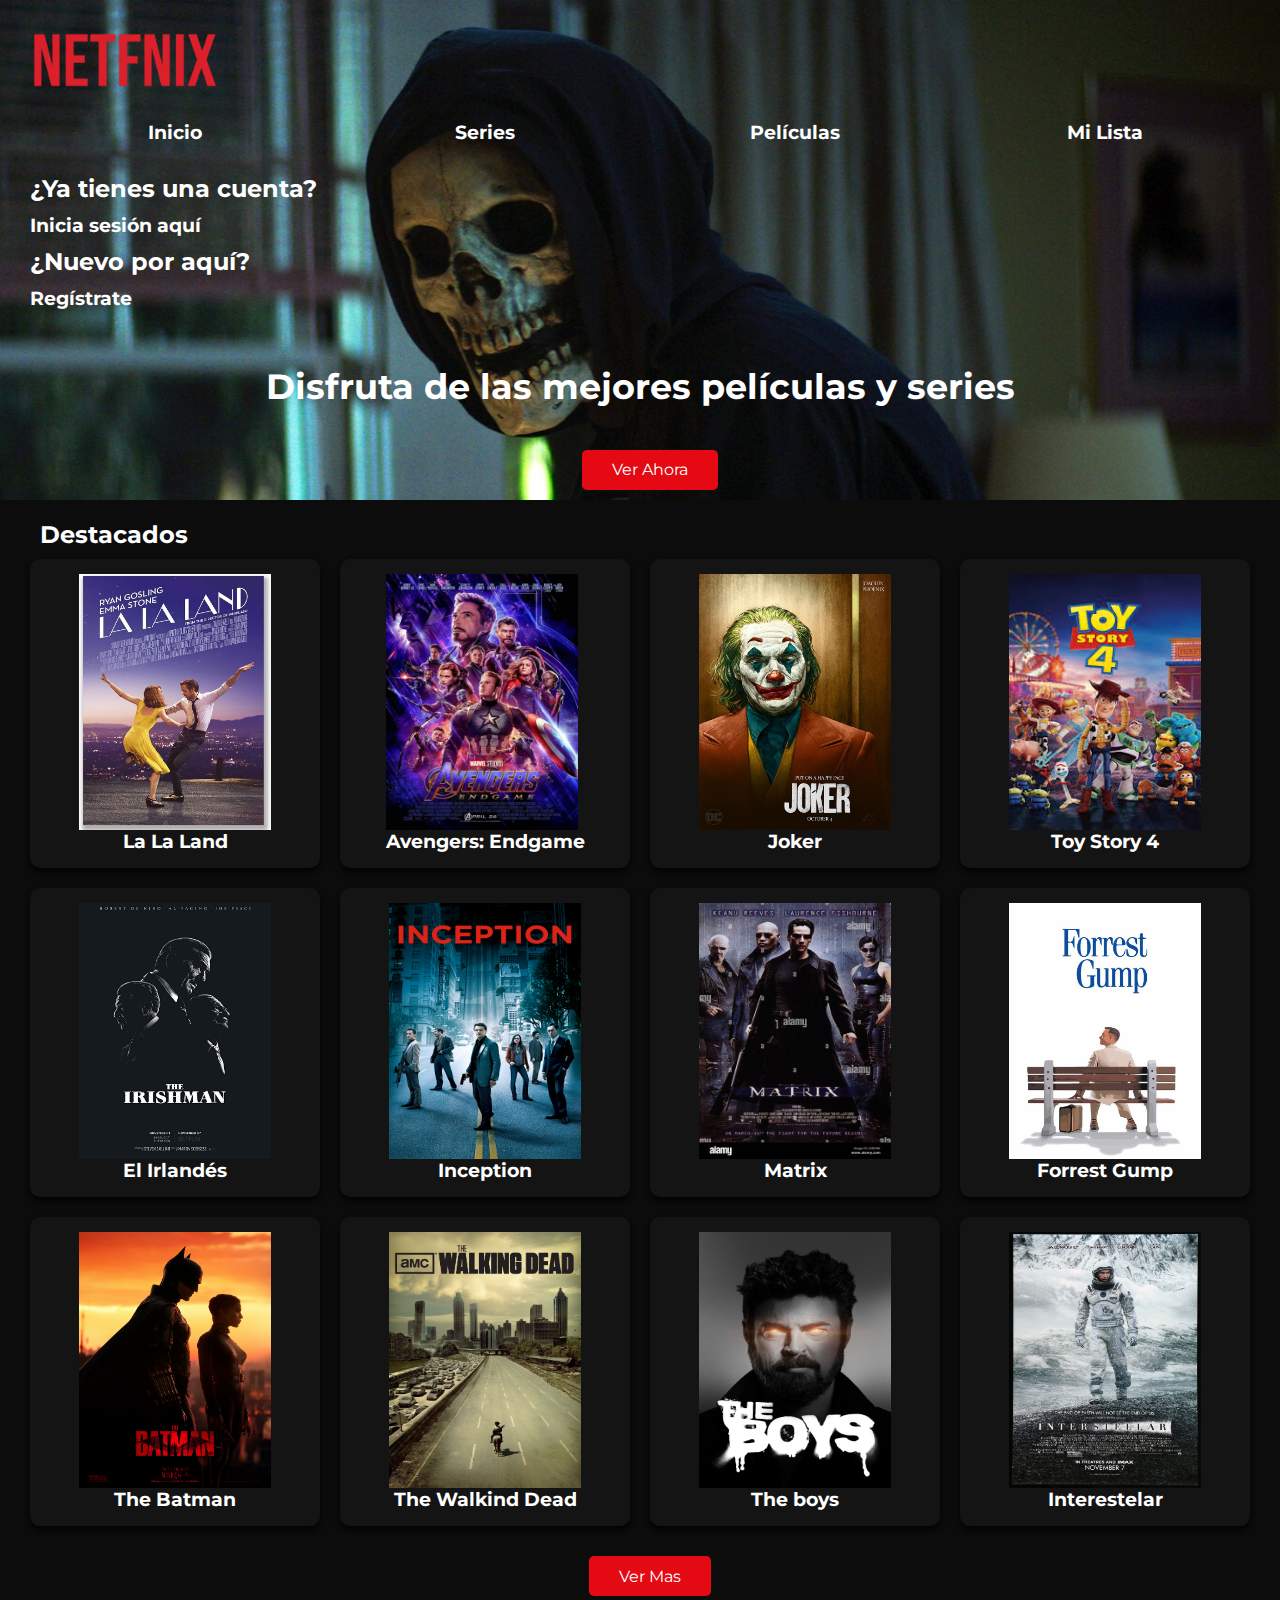
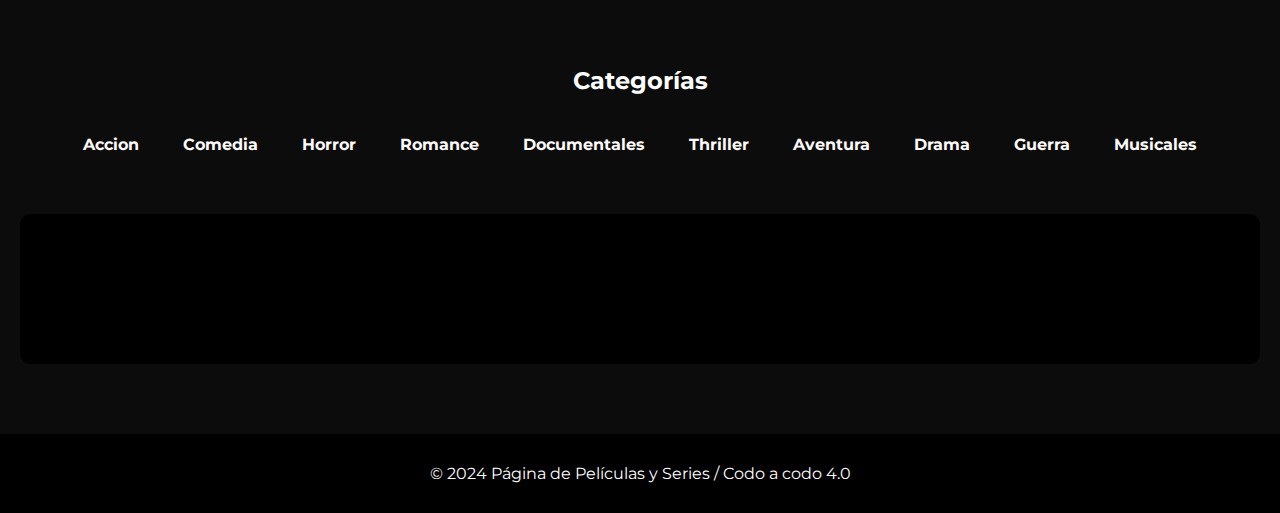
==== index.html @ 9f163d3d "ss" ====
<!DOCTYPE html>
<html lang="es">

<head>
  <meta charset="UTF-8">
  <meta name="viewport" content="width=device-width, initial-scale=1.0">
  <title>Página de Películas y Series</title>
  <link rel="stylesheet" href="./css/netfnix.css">
  <link rel="shortcut icon" href="./imagenes/1.jpg" type="image/x-icon">
  <link href="https://cdn.jsdelivr.net/npm/bootstrap@5.1.1/dist/css/bootstra
p.min.css" rel="stylesheet" integrity="sha384-F3w7mX95PdgyTmZZMECAngseQB83
DfGTowi0iMjiWaeVhAn4FJkqJByhZMI3AhiU" crossorigin="anonymous">
</head>

<body>
  <header>
    <div class="logo">
      <div class="cont">
        <img src="./imagenes/netflix/NETfNIX-15-4-2024_1.png" alt="img">
      </div>
      <ul class="menu">
        <li><a class="enlace" href="./registro.html">Inicio</a></li>
        <li><a class="enlace" href="./registro.html">Series</a></li>
        <li><a class="enlace" href="./registro.html">Películas</a></li>
        <li><a class="enlace" href="./registro.html">Mi Lista</a></li>
      </ul>
    </div>
    <div class="login-container">
      <div>
        <h2>¿Ya tienes una cuenta?</h2>
        <p class="login"><a class="enlace" href="./login1.html" target="_blank">Inicia sesión
            aquí</a></p>
      </div>
      <div>
        <h2>¿Nuevo por aquí?</h2>
        <p class="login"><a class="enlace" href="./registro.html" target="_blank">Regístrate</a></p>
      </div>
    </div>
    <div class="hero">
      <h1>Disfruta de las mejores películas y series</h1>
      <div class="boton">
        <a href="#" class="btn">Ver Ahora</a>
      </div>
    </div>
  </header>
  <main>
    <section class="contenido">
      <h2 class="destacados">Destacados</h2>
      <div class="peliculas">
        <div class="movie">
          <img src="/imagenes/netflix/La la land.jpg" alt="Póster de La La Land">
          <h3>La La Land</h3>
        </div>
        <div class="movie">
          <img src="./imagenes/netflix/advengers.jpg" alt="Póster de Avengers: Endgame">
          <h3>Avengers: Endgame</h3>
        </div>
        <div class="movie">
          <img src="./imagenes/netflix/Joker.jpg" alt="Póster de Joker">
          <h3>Joker</h3>
        </div>
        <div class="movie">
          <img src="./imagenes/netflix/Toystory4.jpg" alt="Póster de Toy Story 4">
          <h3>Toy Story 4</h3>
        </div>
        <div class="movie">
          <img src="./imagenes/netflix/ElIrlandes.jpg" alt="Póster de El Irlandés">
          <h3>El Irlandés</h3>
        </div>
        <div class="movie">
          <img src="./imagenes/netflix/Inception.jpg" alt="Póster de Inception">
          <h3>Inception</h3>
        </div>
        <div class="movie">
          <img src="./imagenes/netflix/matrix.jpg" alt="Póster de Matrix">
          <h3>Matrix</h3>
        </div>
        <div class="movie">
          <img src="./imagenes/netflix/ForrestGump.jpg" alt="Póster de Forrest Gump">
          <h3>Forrest Gump</h3>
        </div>
        <div class="movie">
          <img src="./imagenes/netflix/TheBatman.jpeg" alt="Póster de The Batman">
          <h3>The Batman</h3>
        </div>
        <div class="movie">
          <img src="./imagenes/netflix/WalkingDead.jpg" alt="Póster de The Walking Dead">
          <h3>The Walkind Dead</h3>
        </div>
        <div class="movie">
          <img src="./imagenes/netflix/TheBoys.jpg" alt="Póster de The Boys">
          <h3>The boys</h3>
        </div>
        <div class="movie">
          <img src="./imagenes/netflix/Interestelar.jpg" alt="Póster de Interestelar">
          <h3>Interestelar</h3>
        </div>
      </div>
      <div class="boton">
        <a href="#" class="btn">Ver Mas</a>
      </div>

    </section>
    <section class="categories">
      <h2>Categorías</h2>
      <ul class="category-list">
        <li><a>Accion</a></li>
        <li><a>Comedia</a></li>
        <li><a>Horror</a></li>
        <li><a>Romance</a></li>
        <li><a>Documentales</a></li>
        <li><a>Thriller</a></li>
        <li><a>Aventura</a></li>
        <li><a>Drama</a></li>
        <li><a>Guerra</a></li>
        <li><a>Musicales</a></li>
      </ul>
    </section>
    <nav>
      <div class="logo2">
        <video class="vid" autoplay loop>
          <source class="video" src="./imagenes/netflix/TheBoys.mov" type="video/mp4">
        </video>
      </div>
  </main>
  <footer>
    <p>&copy; 2024 Página de Películas y Series / Codo a codo 4.0</p>
  </footer>
</body>

</html>
---- css/netfnix.css ----
@import url('https://fonts.googleapis.com/css2?family=Montserrat:ital,wght@0,100..900;1,100..900&display=swap');

*{
  box-sizing: border-box;
  margin: 0;
  padding: 0;
}

body {
  font-family: "Montserrat", Times, sans-serif;
  background-color: rgb(12, 12, 12);
  display: grid;
}

.hero h1 {
  animation: slide-up 1s ease infinite alternate;
  font-size: 35px;
  padding: 15px;
}

.enlace{
  text-decoration: none;
  font-size: larger;
  color: white;
  font-weight: bold;
}

.cont{
  display: grid;
  justify-content: start;
  align-items: center;
  width: 100%;
  /*border: 2px solid blue;*/
  margin: 5px;
}

.cont img{
  /*border: 2px solid red;*/
  width: 200px;
}

.logo {
  /*background-color: #0c0c0c;*/
  /*border: 2px solid red;*/
  display: grid;
}



header {
  height: 500px;
  background-color: #000000;
  padding: 20px;
  display: grid;
  grid-template-rows: 1fr;
  background-image: url(/imagenes/netflix/portada-netflix.jpg);
  background-repeat:no-repeat;
  background-size: 100%;
  /*background-position: 0px -100px;*/
  background-size: cover;
}

.menu {
  list-style: none;
  display: grid;
  justify-content: space-around;
  grid-template-columns: 1fr 1fr 1fr 1fr;
  text-align: center;
  /*border: 2px solid red;*/
}

.menu .li .a {
  text-decoration: none;
}

.nav-links li {
  margin-right: 20px;
}

.nav-links li a {
  color: #fff;
  text-decoration: none;
  transition: color 0.3s ease;
}

.nav-links li a:hover {
  color: #e50914;
}

.hero h1 {
  color: #fff;
  font-size: 36px;
  text-align: center;
}

main {
  padding: 20px;
}

.featured {
  margin-bottom: 40px;
}

.category-list li {
  margin-right: 20px;
}

.category-list li a {
  color: #fffbfb;
  font-weight: bold;
}

footer {
  background-color: #000;
  padding: 20px;
  text-align: center;
  color: #888;
}

.movie,
.series {
  background-color: #141414;
  border-radius: 10px;
  overflow: hidden;
  box-shadow: 0 4px 6px rgba(0, 0, 0, 0.842);
  transition: transform 0.3s ease;
}

.movie:hover,
.series:hover {
  transform: scale(1.06);
}

.movie h3:hover {
  color: red
}


.hero h1 {
  animation: slide-up 1s ease infinite alternate;
  font-size: 35px;
}

@keyframes slide-up {
  0% {
    transform: translateY(0);
  }

  100% {
    transform: translateY(-5px);
  }
}

.login{
  color: #fff;
  text-decoration: none;
  cursor: pointer;
}

.login-container {
  margin-right: 20px;
  color: white;
}
.login-container h2, p{
  margin: 10px;
}


.nav-links {
  list-style-type: none;
  display: flex;
}

.nav-links li {
  margin-right: 20px;
}

.nav-links a {
  text-decoration: none;
  color: #fff;
  font-weight: bold;
}

.nav-links a:hover {
  color: #e50914;
}

.hero {
  display: grid;
  grid-template-rows: 1fr 1fr;
  justify-content: center;
  align-content: center;
  text-align: center;
  padding: 30px 0;
}

.boton{
  display: grid;
  justify-content: center;
  margin: 10px
}

.btn {
  display: grid;
  gap: 8px;
  align-items: center;
  width: 100%;
  height: 40px;
  padding: 10px 20px;
  background-color: #e50914;
  color: #fff;
  text-decoration: none;
  border-radius: 5px;
  transition: background-color 0.3s ease;
  text-align: center;
  margin: 10px;

}

.btn:hover {
  background-color: #ff0000;
}

.movie {
  display: grid;
  margin: 10px;
  text-align: center;
  padding: 15px;
  align-items: center;
  justify-content: center;
  flex-wrap: wrap;
}

.movie img {
  width: 15vw;
  height: 20vw;
}

.categories {
  text-align: center;
  margin-top: 50px;
  margin-bottom: 40px;
  color: white;

}

.categories h2, li{
  margin: 10px;
  padding: 10px;
}
.category-list {
  display: inline-block;
  padding: 0;
}

.category-list li {
  display: inline-block;
  margin-right: 10px;
}

.category-list a:hover {
  color: #dd073c;
  transform: scale(2);
}

footer {
  text-align: center;
  margin-top: 50px;
  color: #fff;
}

.logo2 {
  display: grid;
  justify-content: center;
  /*border: 2px solid red;*/
  border-radius: 10px;
  background-color: #000;
}
.logo2 video{
  min-width: 100%;
}

.peliculas {
  color: #ffffff;
  display: grid;
  grid-template-columns: 1fr 1fr 1fr 1fr;
}

.vid{
 width: 100%;
}
.video{
  width: 100%;
}

.destacados {
  color: #fff;
  margin-left: 20px;
}

/* Estilos para dispositivos móviles */
@media only screen and (max-width: 600px) {
  header {
      flex-direction: column;
      align-items: center;
  }

  nav {
      margin-top: 10px;
  }

  nav ul li {
      display: block;
      margin: 10px 0;
  } 
  body {
    font-size: 10px; /* Tamaño de fuente más pequeño para dispositivos móviles */
    
  }
  .hero h1{
    font-size: 20px ;
  }

}
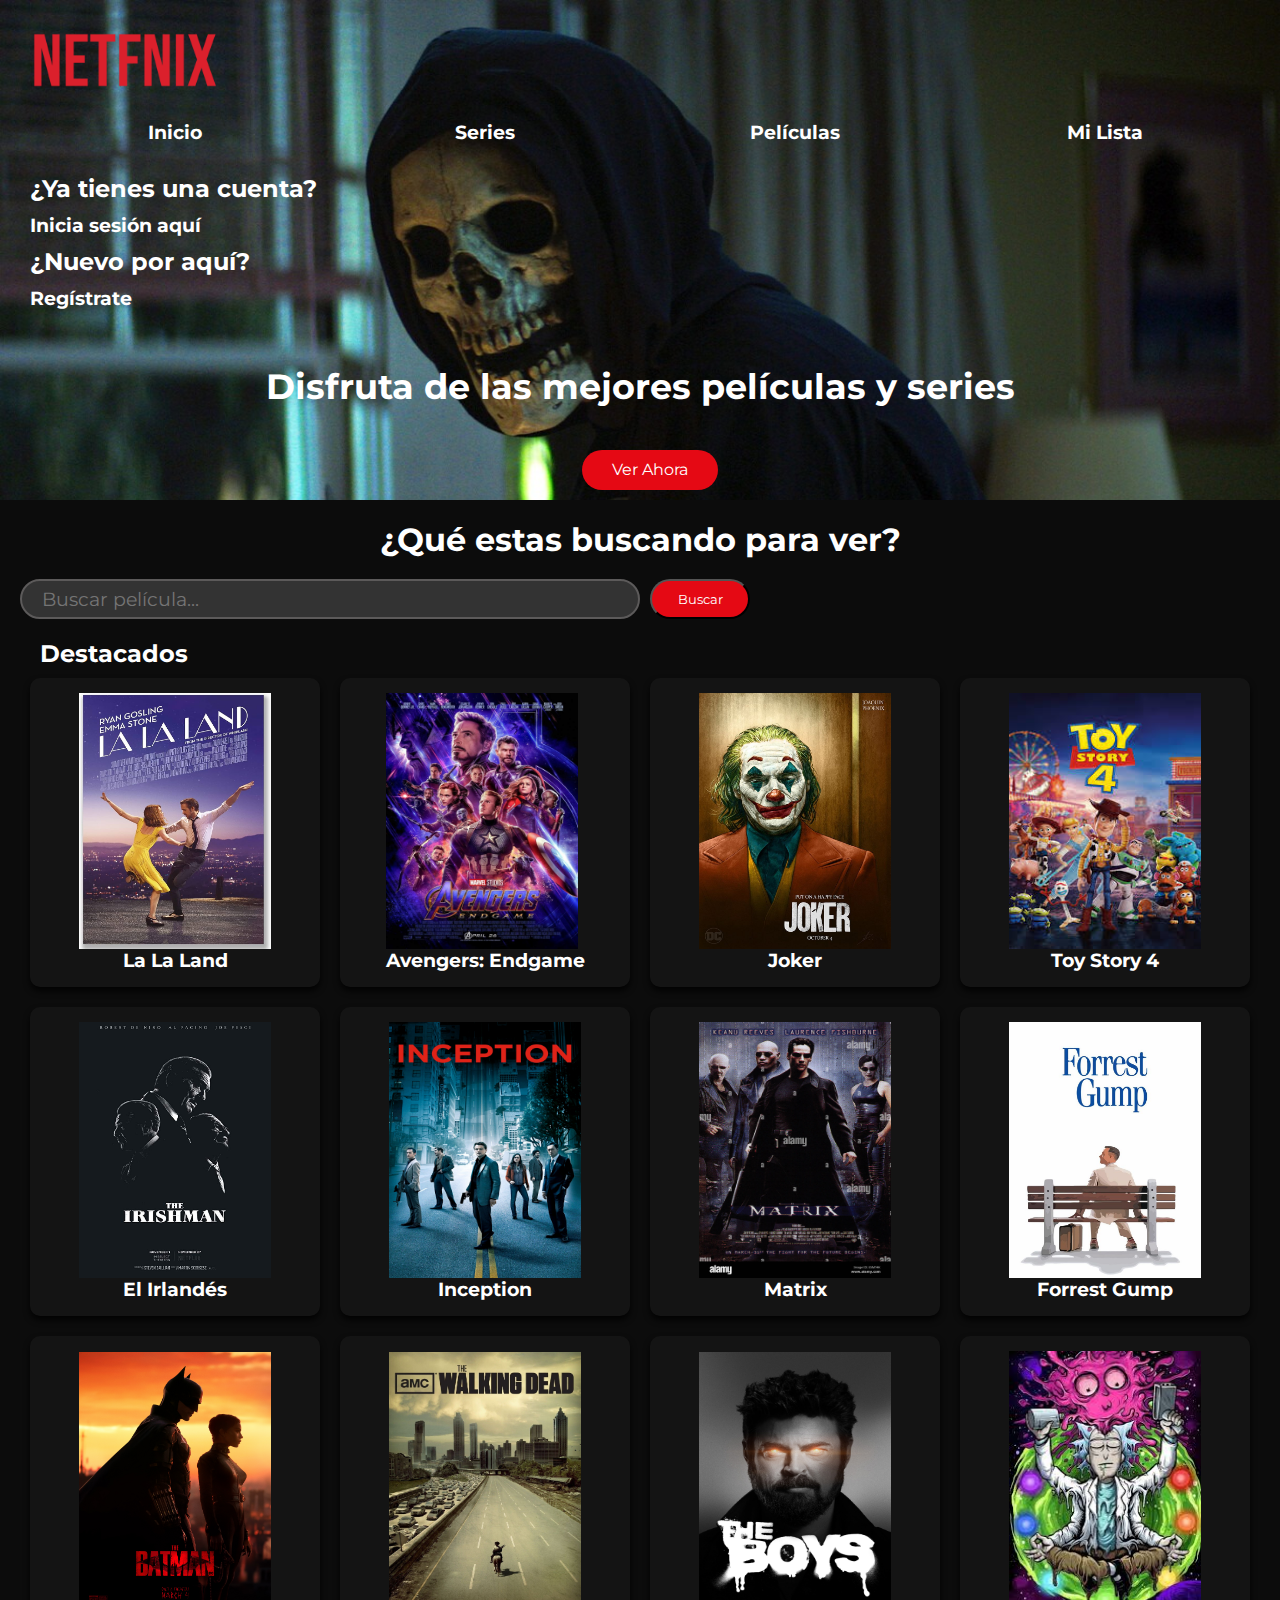
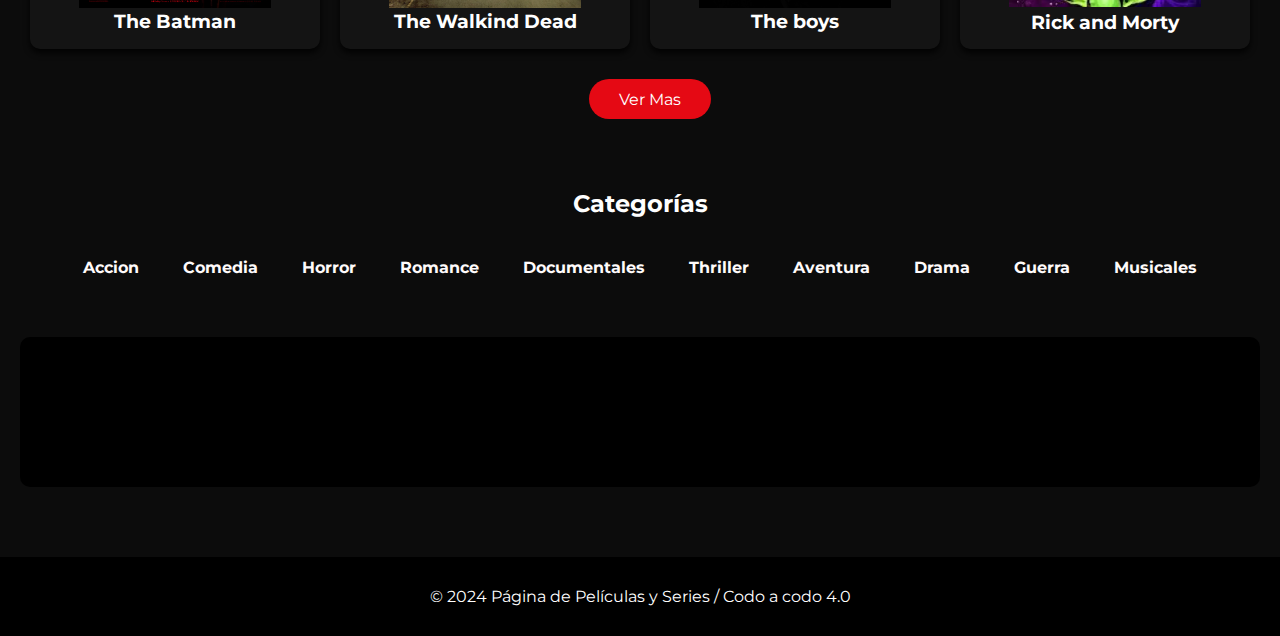
==== commit 80ee9166: "Entrega" ====
--- a/index.html
+++ b/index.html
@@ -5,11 +5,11 @@
   <meta charset="UTF-8">
   <meta name="viewport" content="width=device-width, initial-scale=1.0">
   <title>Página de Películas y Series</title>
+  <!--<link href="https://cdn.jsdelivr.net/npm/bootstrap@5.1.1/dist/css/bootstrap.min.css" rel="stylesheet" integrity="sha384-F3w7mX95PdgyTmZZMECAngseQB83
+DfGTowi0iMjiWaeVhAn4FJkqJByhZMI3AhiU" crossorigin="anonymous">-->
   <link rel="stylesheet" href="./css/netfnix.css">
   <link rel="shortcut icon" href="./imagenes/1.jpg" type="image/x-icon">
-  <link href="https://cdn.jsdelivr.net/npm/bootstrap@5.1.1/dist/css/bootstra
-p.min.css" rel="stylesheet" integrity="sha384-F3w7mX95PdgyTmZZMECAngseQB83
-DfGTowi0iMjiWaeVhAn4FJkqJByhZMI3AhiU" crossorigin="anonymous">
+
 </head>
 
 <body>
@@ -19,36 +19,44 @@
         <img src="./imagenes/netflix/NETfNIX-15-4-2024_1.png" alt="img">
       </div>
       <ul class="menu">
-        <li><a class="enlace" href="./registro.html">Inicio</a></li>
-        <li><a class="enlace" href="./registro.html">Series</a></li>
-        <li><a class="enlace" href="./registro.html">Películas</a></li>
-        <li><a class="enlace" href="./registro.html">Mi Lista</a></li>
+        <li><a class="enlace" href="./pages/registro.html">Inicio</a></li>
+        <li><a class="enlace" href="./pages/registro.html">Series</a></li>
+        <li><a class="enlace" href="./pages/registro.html">Películas</a></li>
+        <li><a class="enlace" href="./pages/registro.html">Mi Lista</a></li>
       </ul>
     </div>
     <div class="login-container">
       <div>
         <h2>¿Ya tienes una cuenta?</h2>
-        <p class="login"><a class="enlace" href="./login1.html" target="_blank">Inicia sesión
+        <p class="login"><a class="enlace" href="./pages/login1.html" target="_blank">Inicia sesión
             aquí</a></p>
       </div>
       <div>
         <h2>¿Nuevo por aquí?</h2>
-        <p class="login"><a class="enlace" href="./registro.html" target="_blank">Regístrate</a></p>
+        <p class="login"><a class="enlace" href="./pages/registro.html" target="_blank">Regístrate</a></p>
       </div>
     </div>
     <div class="hero">
       <h1>Disfruta de las mejores películas y series</h1>
       <div class="boton">
-        <a href="#" class="btn">Ver Ahora</a>
+        <a href="#seccionDestacados" class="btn">Ver Ahora</a>
       </div>
     </div>
   </header>
   <main>
     <section class="contenido">
+      <div class="pelicu">
+        <h1>¿Qué estas buscando para ver?</h1>
+        <div class="searche">
+          <input class="bus" type="text" id="searchInput" placeholder="Buscar película...">
+          <button class="busc" onclick="buscarPelicula()">Buscar</button>
+        </div>
+      </div>
+      <section id="seccionDestacados"></section>
       <h2 class="destacados">Destacados</h2>
       <div class="peliculas">
         <div class="movie">
-          <img src="/imagenes/netflix/La la land.jpg" alt="Póster de La La Land">
+          <img src="./imagenes/netflix/La la land.jpg" alt="Póster de La La Land">
           <h3>La La Land</h3>
         </div>
         <div class="movie">
@@ -92,14 +100,15 @@
           <h3>The boys</h3>
         </div>
         <div class="movie">
-          <img src="./imagenes/netflix/Interestelar.jpg" alt="Póster de Interestelar">
-          <h3>Interestelar</h3>
+          <a href="./pages/rick.html">
+            <img src="./imagenes/netflix/images.jpeg" alt="Póster de Rick and Morty">
+          </a>
+          <h3>Rick and Morty</h3>
         </div>
       </div>
       <div class="boton">
         <a href="#" class="btn">Ver Mas</a>
       </div>
-
     </section>
     <section class="categories">
       <h2>Categorías</h2>
@@ -119,13 +128,16 @@
     <nav>
       <div class="logo2">
         <video class="vid" autoplay loop>
-          <source class="video" src="./imagenes/netflix/TheBoys.mov" type="video/mp4">
+          <source class="video" src="./imagenes/videos/TheBoys1080p.mov" type="video/mp4">
         </video>
       </div>
   </main>
   <footer>
     <p>&copy; 2024 Página de Películas y Series / Codo a codo 4.0</p>
   </footer>
+
+  <script src="./js/indexP.js"></script>
+
 </body>
 
 </html>--- a/css/netfnix.css
+++ b/css/netfnix.css
@@ -1,9 +1,10 @@
 @import url('https://fonts.googleapis.com/css2?family=Montserrat:ital,wght@0,100..900;1,100..900&display=swap');
 
-*{
+* {
   box-sizing: border-box;
   margin: 0;
   padding: 0;
+  font-family: "Montserrat", Times, sans-serif;
 }
 
 body {
@@ -18,14 +19,18 @@
   padding: 15px;
 }
 
-.enlace{
+.enlace {
   text-decoration: none;
   font-size: larger;
   color: white;
   font-weight: bold;
 }
 
-.cont{
+.enlace:hover {
+  color: #e50914;
+}
+
+.cont {
   display: grid;
   justify-content: start;
   align-items: center;
@@ -34,7 +39,7 @@
   margin: 5px;
 }
 
-.cont img{
+.cont img {
   /*border: 2px solid red;*/
   width: 200px;
 }
@@ -53,8 +58,8 @@
   padding: 20px;
   display: grid;
   grid-template-rows: 1fr;
-  background-image: url(/imagenes/netflix/portada-netflix.jpg);
-  background-repeat:no-repeat;
+  background-image: url(../imagenes/netflix/portada-netflix.jpg);
+  background-repeat: no-repeat;
   background-size: 100%;
   /*background-position: 0px -100px;*/
   background-size: cover;
@@ -69,6 +74,12 @@
   /*border: 2px solid red;*/
 }
 
+.menu:hover {
+  transform: scale(1.06);
+  box-shadow: 0 4px 6px rgba(0, 0, 0, 0);
+  transition: transform 0.3s ease;
+}
+
 .menu .li .a {
   text-decoration: none;
 }
@@ -85,6 +96,7 @@
 
 .nav-links li a:hover {
   color: #e50914;
+
 }
 
 .hero h1 {
@@ -103,6 +115,12 @@
 
 .category-list li {
   margin-right: 20px;
+}
+
+.category-list:hover {
+  transform: scale(1.06);
+  box-shadow: 0 4px 6px rgba(0, 0, 0, 0);
+  transition: transform 0.3s ease;
 }
 
 .category-list li a {
@@ -151,17 +169,25 @@
   }
 }
 
-.login{
-  color: #fff;
+.login {
+  color: #ffffff;
   text-decoration: none;
   cursor: pointer;
+}
+
+.login:hover {
+  transform: scale(1.01);
+  transition: transform 0.3s ease;
+  width: 20%;
 }
 
 .login-container {
   margin-right: 20px;
   color: white;
 }
-.login-container h2, p{
+
+.login-container h2,
+p {
   margin: 10px;
 }
 
@@ -171,6 +197,12 @@
   display: flex;
 }
 
+.btn:hover {
+  transform: scale(1.06);
+  box-shadow: 0 4px 6px rgba(0, 0, 0, 0.842);
+  transition: transform 0.3s ease;
+}
+
 .nav-links li {
   margin-right: 20px;
 }
@@ -183,6 +215,7 @@
 
 .nav-links a:hover {
   color: #e50914;
+
 }
 
 .hero {
@@ -194,7 +227,7 @@
   padding: 30px 0;
 }
 
-.boton{
+.boton {
   display: grid;
   justify-content: center;
   margin: 10px
@@ -210,11 +243,17 @@
   background-color: #e50914;
   color: #fff;
   text-decoration: none;
-  border-radius: 5px;
+  border-radius: 100px;
   transition: background-color 0.3s ease;
   text-align: center;
   margin: 10px;
 
+}
+
+.pelicu:hover {
+  transform: scale(1.01);
+  box-shadow: 0 4px 6px rgba(0, 0, 0, 0.842);
+  transition: transform 0.3s ease;
 }
 
 .btn:hover {
@@ -244,10 +283,12 @@
 
 }
 
-.categories h2, li{
+.categories h2,
+li {
   margin: 10px;
   padding: 10px;
 }
+
 .category-list {
   display: inline-block;
   padding: 0;
@@ -276,7 +317,8 @@
   border-radius: 10px;
   background-color: #000;
 }
-.logo2 video{
+
+.logo2 video {
   min-width: 100%;
 }
 
@@ -286,39 +328,267 @@
   grid-template-columns: 1fr 1fr 1fr 1fr;
 }
 
-.vid{
- width: 100%;
-}
-.video{
+.vid {
   width: 100%;
 }
 
+.video {
+  width: 100%;
+}
+
 .destacados {
   color: #fff;
   margin-left: 20px;
+}
+
+.pelicu {
+  display: flex;
+  flex-direction: column;
+  color: #ffffff;
+  align-items: center;
+}
+
+.busc {
+  display: grid;
+  gap: 8px;
+  align-items: center;
+  width: 100px;
+  height: 40px;
+  padding: 10px 20px;
+  background-color: #e50914;
+  color: #ffffff;
+  text-decoration: none;
+  border-radius: 50px;
+  transition: background-color 0.3s ease;
+  text-align: center;
+  margin: 10px;
+}
+
+.bus {
+  border: 2px solid rgb(92, 90, 90);
+  background: #333;
+  border-radius: 25px;
+  color: #ffffff;
+  font-size: 1.2rem;
+  height: 40px;
+  margin: 20px 0px;
+  outline: none;
+  padding: 0px 20px;
+  width: 100%;
+}
+
+
+.searche {
+  display: grid;
+  grid-template-columns: 1fr 1fr;
+  width: 100%;
+  align-items: center;
+}
+
+#resultado {
+  display: grid;
+  color: rgb(255, 255, 255);
+  grid-template-columns: 1fr 1fr 1fr 1fr;
+  justify-content: center;
+  overflow-y: auto;
+}
+
+.movie-card {
+  border: 1px solid #000000;
+  padding: 10px;
+  margin: 10px;
+  width: 80%;
+  height: min-content;
+  box-shadow: 0 2px 4px rgba(0, 0, 0, 0.1);
+  position: relative;
+}
+
+.movie-card:hover {
+  transform: scale(1.06);
+  box-shadow: 0 4px 6px rgba(0, 0, 0, 0.842);
+  transition: transform 0.3s ease;
+}
+
+.movie-title {
+  font-size: 18px;
+  font-weight: bold;
+}
+
+.movie-description {
+  font-size: 14px;
+}
+
+.movie-poster {
+  max-width: 100%;
+  height: auto;
+}
+
+.movie-rating {
+  position: absolute;
+  top: 10px;
+  right: 10px;
+  font-size: 14px;
+  display: flex;
+  width: 30px;
+  height: 30px;
+  padding: 5px 2px;
+  background: darkorange;
+  border-radius: 50%;
+  color: #000;
+  font-weight: 600;
+  box-shadow: #000 0 0 5px;
+  margin-top: 10px;
+  font-size: 1em;
+}
+
+
+.mostrar {
+  border-radius: 25px;
+  background-color: #383636;
+  color: #fff;
+  padding: 8px;
+  margin: 5px;
+  font-family: "Montserrat", Times, sans-serif;
+}
+
+.mostrar:hover {
+  background-color: #cc3636;
+  color: #fff;
+  padding: 8px;
+  margin: 5px;
+}
+
+
+.hidden {
+  display: none;
+}
+
+
+@media only screen and (max-width: 1000px) {
+  #resultado {
+    display: grid;
+    color: rgb(255, 255, 255);
+    grid-template-columns: 1fr 1fr;
+    justify-content: center;
+    overflow-y: auto;
+  }
+
+  .hero h1 {
+    font-size: 30px;
+  }
+
 }
 
 /* Estilos para dispositivos móviles */
 @media only screen and (max-width: 600px) {
   header {
-      flex-direction: column;
-      align-items: center;
-  }
+    flex-direction: column;
+    align-items: center;
+  }
+
 
   nav {
-      margin-top: 10px;
+    margin-top: 10px;
   }
 
   nav ul li {
-      display: block;
-      margin: 10px 0;
-  } 
+    display: block;
+    margin: 10px 0;
+  }
+
   body {
-    font-size: 10px; /* Tamaño de fuente más pequeño para dispositivos móviles */
-    
-  }
-  .hero h1{
-    font-size: 20px ;
-  }
-
-}+    font-size: 10px;
+    /* Tamaño de fuente más pequeño para dispositivos móviles */
+
+  }
+
+  .hero h1 {
+    font-size: 20px;
+  }
+
+  .movie-rating {
+    top: 0px;
+    right: 1px;
+    width: 25px;
+    height: 25px;
+    font-size: 14px;
+    padding: 3px 1px;
+    box-shadow: #000 0 0 3px;
+  }
+
+  .mostrar {
+    font-size: 10px;
+    border-radius: 10px;
+
+  }
+
+  .btn {
+    font-size: 20px;
+  }
+
+  .busc {
+    font-size: 16px;
+  }
+
+  .descripcion-pelicula {
+    font-size: 13px;
+  }
+}
+
+/* aca temina lo de telefono */
+
+
+
+
+
+
+
+
+
+
+/* prueba para telefono 
+@media (max-width: 600px) {
+  .logo {
+    flex-direction: column;
+    align-items: center;
+  }
+
+  .menu {
+    flex-direction: column;
+    align-items: center;
+  }
+
+  .menu li {
+    margin: 5px 0;
+  }
+
+  .login-container {
+    flex-direction: column;
+    align-items: center;
+  }
+
+  .hero h1 {
+    font-size: 1.2em;
+  }
+
+  .hero .boton {
+    width: 100%;
+    text-align: center;
+  }
+
+  .btn {
+    width: 100%;
+    padding: 15px 0;
+  }
+
+  .category-list {
+    display: flex;
+    flex-wrap: wrap;
+    justify-content: center;
+  }
+
+  .category-list li {
+    flex: 0 0 45%;
+    margin: 5px;
+  }
+}  */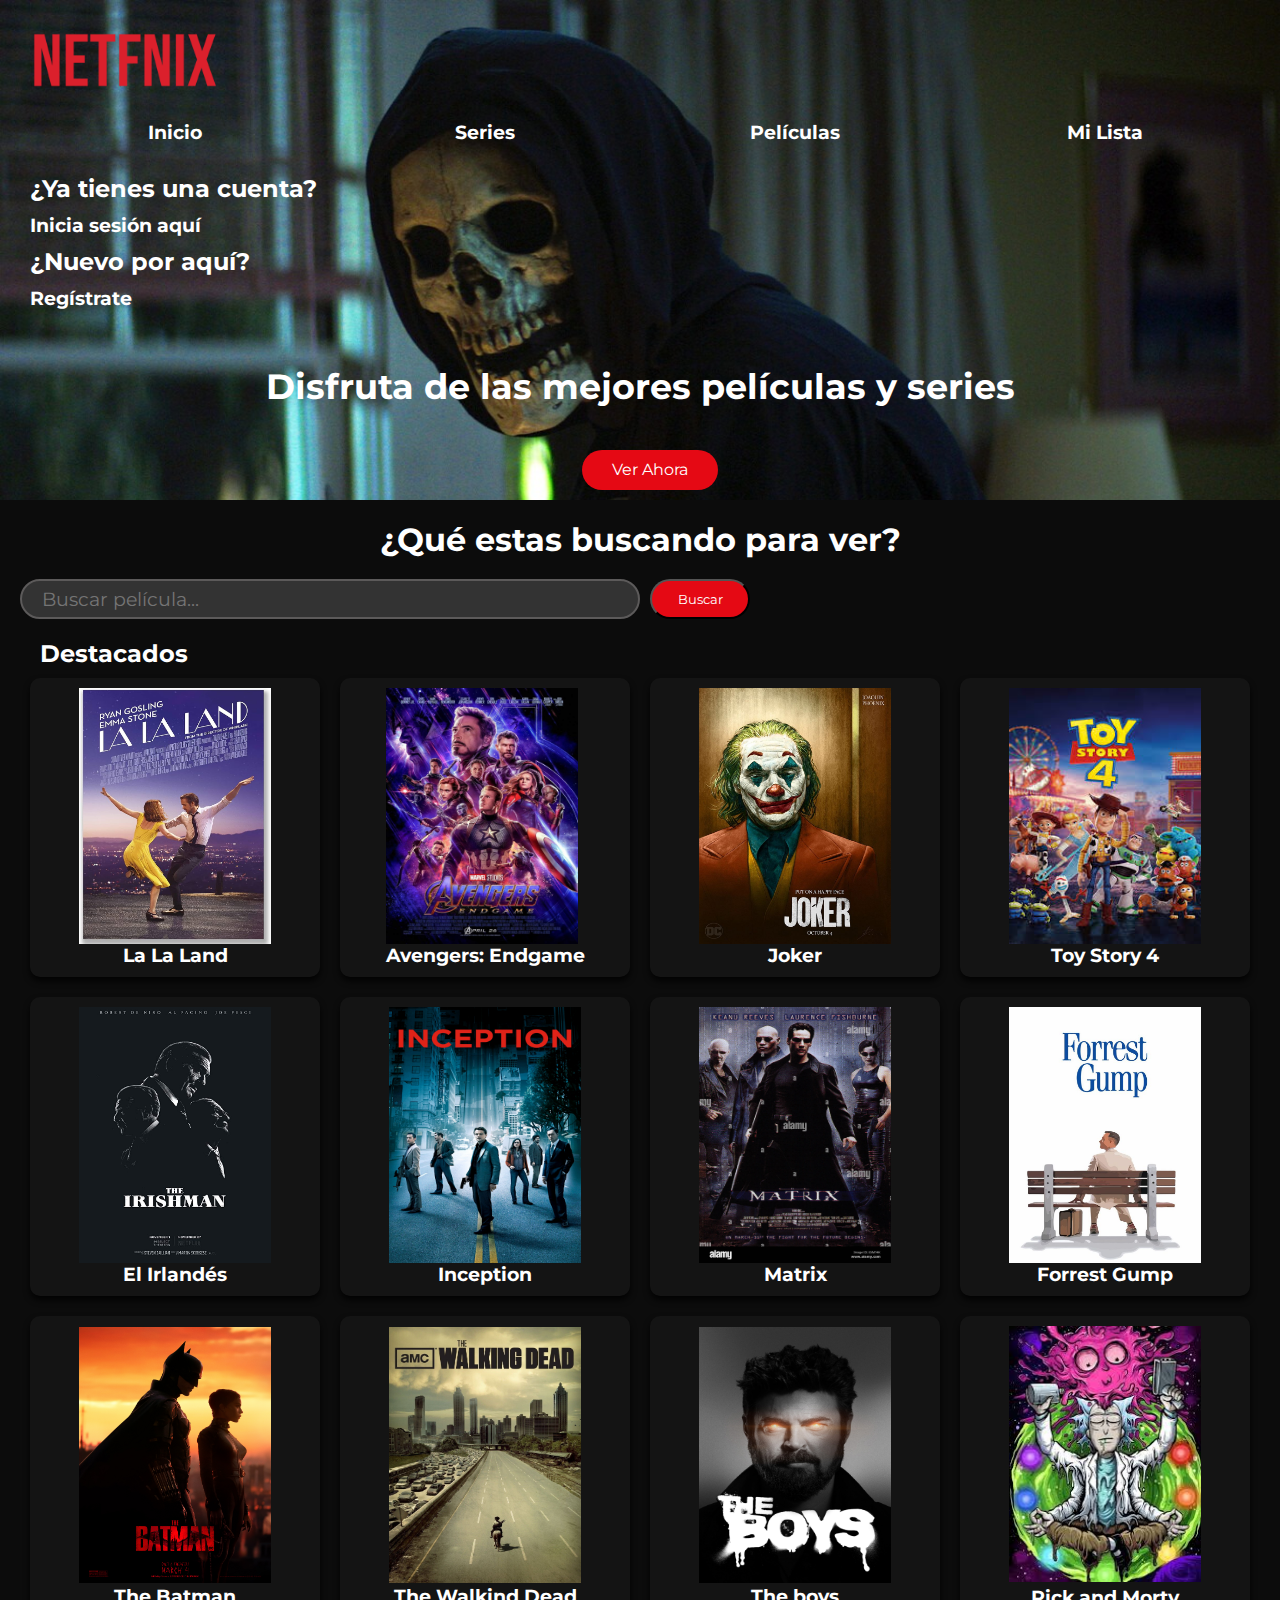
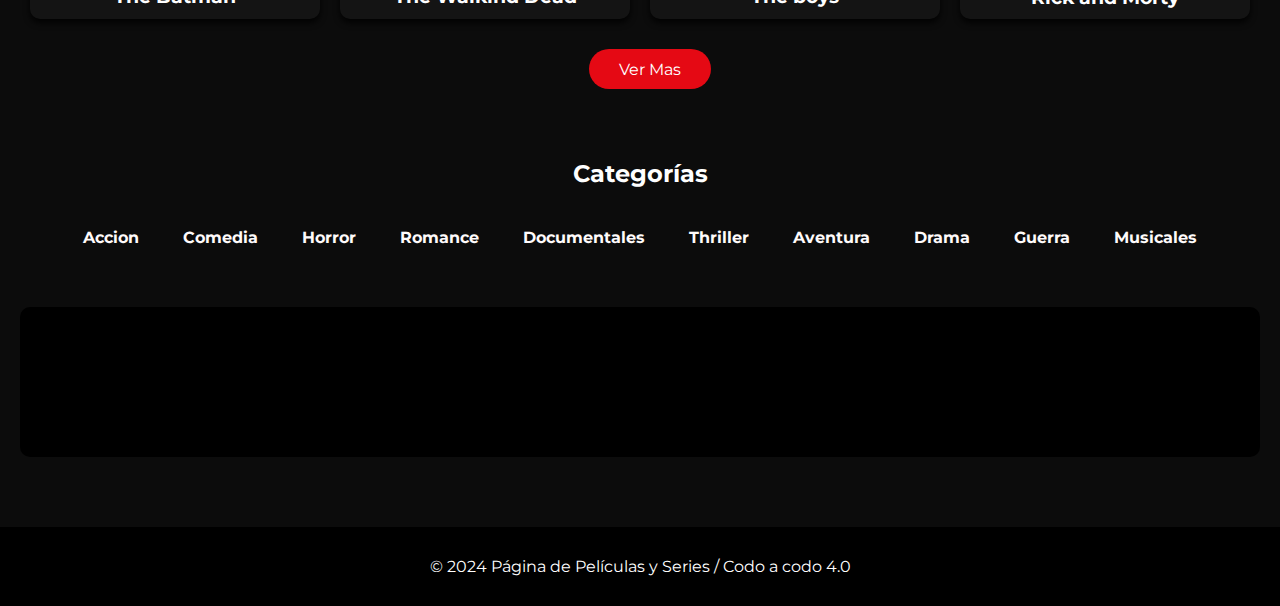
==== commit 1a24308e: "Cambios finales entrega front" ====
--- a/index.html
+++ b/index.html
@@ -5,8 +5,6 @@
   <meta charset="UTF-8">
   <meta name="viewport" content="width=device-width, initial-scale=1.0">
   <title>Página de Películas y Series</title>
-  <!--<link href="https://cdn.jsdelivr.net/npm/bootstrap@5.1.1/dist/css/bootstrap.min.css" rel="stylesheet" integrity="sha384-F3w7mX95PdgyTmZZMECAngseQB83
-DfGTowi0iMjiWaeVhAn4FJkqJByhZMI3AhiU" crossorigin="anonymous">-->
   <link rel="stylesheet" href="./css/netfnix.css">
   <link rel="shortcut icon" href="./imagenes/1.jpg" type="image/x-icon">
 
@@ -19,10 +17,10 @@
         <img src="./imagenes/netflix/NETfNIX-15-4-2024_1.png" alt="img">
       </div>
       <ul class="menu">
-        <li><a class="enlace" href="./pages/registro.html">Inicio</a></li>
-        <li><a class="enlace" href="./pages/registro.html">Series</a></li>
-        <li><a class="enlace" href="./pages/registro.html">Películas</a></li>
-        <li><a class="enlace" href="./pages/registro.html">Mi Lista</a></li>
+        <li><a class="enlace" href="#">Inicio</a></li>
+        <li><a class="enlace" href="#seccionDestacados">Series</a></li>
+        <li><a class="enlace" href="#seccionDestacados">Películas</a></li>
+        <li><a class="enlace" href="#">Mi Lista</a></li>
       </ul>
     </div>
     <div class="login-container">
@@ -128,7 +126,7 @@
     <nav>
       <div class="logo2">
         <video class="vid" autoplay loop>
-          <source class="video" src="./imagenes/videos/TheBoys1080p.mov" type="video/mp4">
+          <source class="video" src="./imagenes/videos/TheBoys1080p.mp4" type="video/mp4">
         </video>
       </div>
   </main>
--- a/css/netfnix.css
+++ b/css/netfnix.css
@@ -35,18 +35,14 @@
   justify-content: start;
   align-items: center;
   width: 100%;
-  /*border: 2px solid blue;*/
   margin: 5px;
 }
 
 .cont img {
-  /*border: 2px solid red;*/
   width: 200px;
 }
 
 .logo {
-  /*background-color: #0c0c0c;*/
-  /*border: 2px solid red;*/
   display: grid;
 }
 
@@ -61,7 +57,6 @@
   background-image: url(../imagenes/netflix/portada-netflix.jpg);
   background-repeat: no-repeat;
   background-size: 100%;
-  /*background-position: 0px -100px;*/
   background-size: cover;
 }
 
@@ -71,7 +66,6 @@
   justify-content: space-around;
   grid-template-columns: 1fr 1fr 1fr 1fr;
   text-align: center;
-  /*border: 2px solid red;*/
 }
 
 .menu:hover {
@@ -145,13 +139,12 @@
 }
 
 .movie:hover,
-.series:hover {
+.series:hover,
+.movie h3:hover {
   transform: scale(1.06);
-}
-
-.movie h3:hover {
-  color: red
-}
+  color: red;
+}
+
 
 
 .hero h1 {
@@ -244,7 +237,7 @@
   color: #fff;
   text-decoration: none;
   border-radius: 100px;
-  transition: background-color 0.3s ease;
+  transition: background-color 0.1s ease;
   text-align: center;
   margin: 10px;
 
@@ -264,7 +257,7 @@
   display: grid;
   margin: 10px;
   text-align: center;
-  padding: 15px;
+  padding: 10px;
   align-items: center;
   justify-content: center;
   flex-wrap: wrap;
@@ -280,6 +273,7 @@
   margin-top: 50px;
   margin-bottom: 40px;
   color: white;
+  animation: slide-up 1s ease infinite alternate;
 
 }
 
@@ -301,7 +295,7 @@
 
 .category-list a:hover {
   color: #dd073c;
-  transform: scale(2);
+  transform: scale(10);
 }
 
 footer {
@@ -313,7 +307,6 @@
 .logo2 {
   display: grid;
   justify-content: center;
-  /*border: 2px solid red;*/
   border-radius: 10px;
   background-color: #000;
 }
@@ -498,7 +491,6 @@
 
   body {
     font-size: 10px;
-    /* Tamaño de fuente más pequeño para dispositivos móviles */
 
   }
 
@@ -533,62 +525,20 @@
   .descripcion-pelicula {
     font-size: 13px;
   }
-}
-
-/* aca temina lo de telefono */
-
-
-
-
-
-
-
-
-
-
-/* prueba para telefono 
-@media (max-width: 600px) {
-  .logo {
-    flex-direction: column;
-    align-items: center;
-  }
-
-  .menu {
-    flex-direction: column;
-    align-items: center;
-  }
-
-  .menu li {
-    margin: 5px 0;
-  }
-
-  .login-container {
-    flex-direction: column;
-    align-items: center;
-  }
-
-  .hero h1 {
-    font-size: 1.2em;
-  }
-
-  .hero .boton {
-    width: 100%;
-    text-align: center;
-  }
-
-  .btn {
-    width: 100%;
-    padding: 15px 0;
-  }
-
-  .category-list {
-    display: flex;
-    flex-wrap: wrap;
-    justify-content: center;
-  }
-
-  .category-list li {
-    flex: 0 0 45%;
-    margin: 5px;
-  }
-}  */+
+  .peliculas {
+    color: #ffffff;
+    display: grid;
+    grid-template-columns: 1fr 1fr;
+  }
+
+  .movie {
+    justify-items: center;
+    margin: 20px;
+
+  }
+
+
+}
+
+/* aca temina lo de telefono */